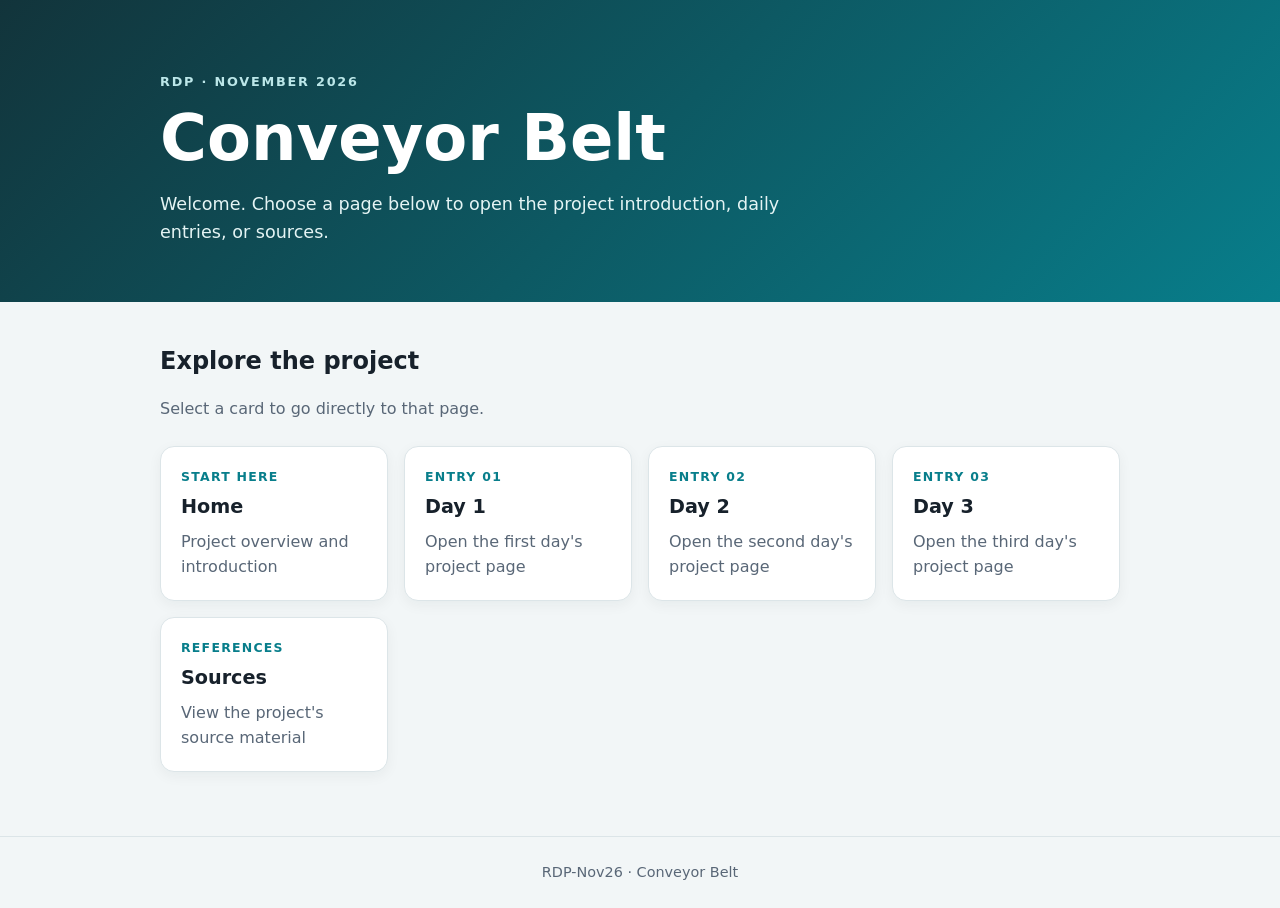
==== index.html @ 68ca34a6 "Create styled Conveyor Belt project home page with links to all sections" ====
<!doctype html>
<html lang="en">
<head>
  <meta charset="utf-8">
  <meta name="viewport" content="width=device-width, initial-scale=1">
  <meta name="description" content="Conveyor Belt project — home, daily pages, and sources.">
  <title>Conveyor Belt | RDP-Nov26</title>
  <style>
    :root {
      color-scheme: light;
      --ink: #17212b;
      --muted: #596777;
      --paper: #fff;
      --canvas: #f2f6f7;
      --accent: #087e8b;
      --accent-dark: #05616a;
      --line: #dce5e8;
    }
    * { box-sizing: border-box; }
    body {
      margin: 0;
      background: var(--canvas);
      color: var(--ink);
      font: 16px/1.6 system-ui, -apple-system, BlinkMacSystemFont, "Segoe UI", sans-serif;
    }
    header {
      padding: 4.5rem 1.25rem 3.5rem;
      background: linear-gradient(135deg, #12343b, #087e8b);
      color: white;
    }
    .wrap { width: min(100% - 2rem, 960px); margin-inline: auto; }
    .eyebrow { margin: 0 0 .75rem; color: #bce7e9; font-size: .8rem; font-weight: 700; letter-spacing: .14em; text-transform: uppercase; }
    h1 { margin: 0; font-size: clamp(2.2rem, 6vw, 4rem); line-height: 1.08; }
    header p:last-child { max-width: 42rem; margin: 1rem 0 0; color: #e4f4f4; font-size: 1.1rem; }
    main { padding-block: 2.5rem 4rem; }
    h2 { margin: 0 0 1rem; font-size: 1.5rem; }
    .intro { margin: 0 0 1.5rem; color: var(--muted); }
    .cards { display: grid; grid-template-columns: repeat(auto-fit, minmax(220px, 1fr)); gap: 1rem; }
    .card {
      display: block;
      min-height: 150px;
      padding: 1.25rem;
      border: 1px solid var(--line);
      border-radius: 14px;
      background: var(--paper);
      color: inherit;
      text-decoration: none;
      box-shadow: 0 4px 14px rgb(23 33 43 / 5%);
      transition: transform .15s ease, box-shadow .15s ease, border-color .15s ease;
    }
    .card:hover, .card:focus-visible { transform: translateY(-3px); border-color: var(--accent); box-shadow: 0 10px 24px rgb(23 33 43 / 10%); }
    .card:focus-visible { outline: 3px solid #70d1d6; outline-offset: 3px; }
    .number { display: block; margin-bottom: .35rem; color: var(--accent); font-size: .78rem; font-weight: 750; letter-spacing: .1em; text-transform: uppercase; }
    .card strong { display: block; margin-bottom: .35rem; font-size: 1.2rem; }
    .card span:last-child { color: var(--muted); }
    footer { padding: 1.5rem 1rem; border-top: 1px solid var(--line); color: var(--muted); text-align: center; font-size: .9rem; }
  </style>
</head>
<body>
  <header>
    <div class="wrap">
      <p class="eyebrow">RDP · November 2026</p>
      <h1>Conveyor Belt</h1>
      <p>Welcome. Choose a page below to open the project introduction, daily entries, or sources.</p>
    </div>
  </header>
  <main class="wrap">
    <h2>Explore the project</h2>
    <p class="intro">Select a card to go directly to that page.</p>
    <nav class="cards" aria-label="Project pages">
      <a class="card" href="DRAFT/Home.html">
        <span class="number">Start here</span>
        <strong>Home</strong>
        <span>Project overview and introduction</span>
      </a>
      <a class="card" href="DRAFT/Day%201.html">
        <span class="number">Entry 01</span>
        <strong>Day 1</strong>
        <span>Open the first day's project page</span>
      </a>
      <a class="card" href="DRAFT/Day%202.html">
        <span class="number">Entry 02</span>
        <strong>Day 2</strong>
        <span>Open the second day's project page</span>
      </a>
      <a class="card" href="DRAFT/Day%203.html">
        <span class="number">Entry 03</span>
        <strong>Day 3</strong>
        <span>Open the third day's project page</span>
      </a>
      <a class="card" href="DRAFT/Sources_.html">
        <span class="number">References</span>
        <strong>Sources</strong>
        <span>View the project's source material</span>
      </a>
    </nav>
  </main>
  <footer><div class="wrap">RDP-Nov26 · Conveyor Belt</div></footer>
</body>
</html>
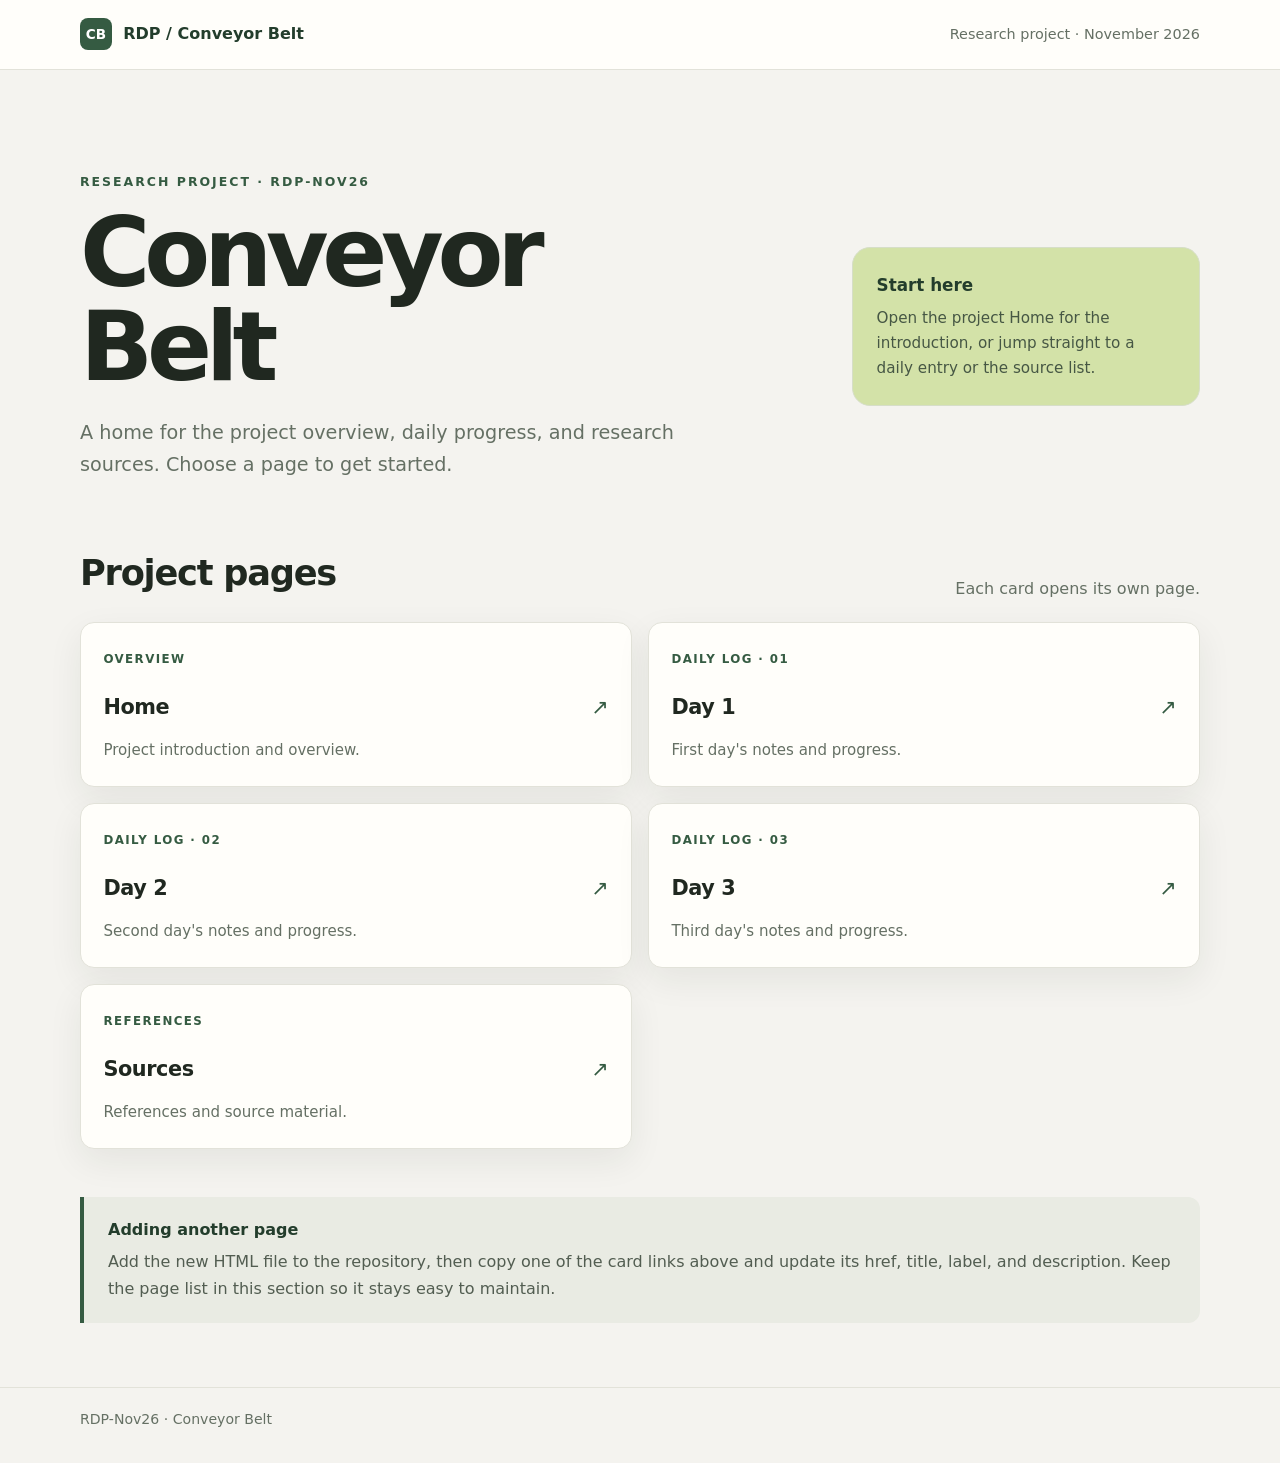
==== commit 29efd71e: "Redesign project landing page as the main starting page with maintainable page links" ====
--- a/index.html
+++ b/index.html
@@ -3,98 +3,113 @@
 <head>
   <meta charset="utf-8">
   <meta name="viewport" content="width=device-width, initial-scale=1">
-  <meta name="description" content="Conveyor Belt project — home, daily pages, and sources.">
-  <title>Conveyor Belt | RDP-Nov26</title>
+  <meta name="description" content="RDP-Nov26 Conveyor Belt research project and daily log.">
+  <title>Conveyor Belt — RDP-Nov26</title>
   <style>
     :root {
       color-scheme: light;
-      --ink: #17212b;
-      --muted: #596777;
-      --paper: #fff;
-      --canvas: #f2f6f7;
-      --accent: #087e8b;
-      --accent-dark: #05616a;
-      --line: #dce5e8;
+      --bg: #f4f3ef;
+      --surface: #fffefa;
+      --ink: #202820;
+      --muted: #657064;
+      --green: #355b42;
+      --green-dark: #233d2c;
+      --lime: #d3e2a8;
+      --line: #e2e2d9;
+      --shadow: 0 12px 35px rgb(34 45 34 / 7%);
     }
     * { box-sizing: border-box; }
-    body {
-      margin: 0;
-      background: var(--canvas);
-      color: var(--ink);
-      font: 16px/1.6 system-ui, -apple-system, BlinkMacSystemFont, "Segoe UI", sans-serif;
-    }
-    header {
-      padding: 4.5rem 1.25rem 3.5rem;
-      background: linear-gradient(135deg, #12343b, #087e8b);
-      color: white;
-    }
-    .wrap { width: min(100% - 2rem, 960px); margin-inline: auto; }
-    .eyebrow { margin: 0 0 .75rem; color: #bce7e9; font-size: .8rem; font-weight: 700; letter-spacing: .14em; text-transform: uppercase; }
-    h1 { margin: 0; font-size: clamp(2.2rem, 6vw, 4rem); line-height: 1.08; }
-    header p:last-child { max-width: 42rem; margin: 1rem 0 0; color: #e4f4f4; font-size: 1.1rem; }
-    main { padding-block: 2.5rem 4rem; }
-    h2 { margin: 0 0 1rem; font-size: 1.5rem; }
-    .intro { margin: 0 0 1.5rem; color: var(--muted); }
-    .cards { display: grid; grid-template-columns: repeat(auto-fit, minmax(220px, 1fr)); gap: 1rem; }
-    .card {
-      display: block;
-      min-height: 150px;
-      padding: 1.25rem;
-      border: 1px solid var(--line);
-      border-radius: 14px;
-      background: var(--paper);
-      color: inherit;
-      text-decoration: none;
-      box-shadow: 0 4px 14px rgb(23 33 43 / 5%);
-      transition: transform .15s ease, box-shadow .15s ease, border-color .15s ease;
-    }
-    .card:hover, .card:focus-visible { transform: translateY(-3px); border-color: var(--accent); box-shadow: 0 10px 24px rgb(23 33 43 / 10%); }
-    .card:focus-visible { outline: 3px solid #70d1d6; outline-offset: 3px; }
-    .number { display: block; margin-bottom: .35rem; color: var(--accent); font-size: .78rem; font-weight: 750; letter-spacing: .1em; text-transform: uppercase; }
-    .card strong { display: block; margin-bottom: .35rem; font-size: 1.2rem; }
-    .card span:last-child { color: var(--muted); }
-    footer { padding: 1.5rem 1rem; border-top: 1px solid var(--line); color: var(--muted); text-align: center; font-size: .9rem; }
+    html { scroll-behavior: smooth; }
+    body { margin: 0; background: var(--bg); color: var(--ink); font: 16px/1.65 system-ui, -apple-system, BlinkMacSystemFont, "Segoe UI", sans-serif; }
+    a { color: inherit; }
+    .shell { width: min(1120px, calc(100% - 2.5rem)); margin: 0 auto; }
+    .topbar { padding: 1.15rem 0; border-bottom: 1px solid var(--line); background: var(--surface); }
+    .topbar-inner { display: flex; align-items: center; justify-content: space-between; gap: 1rem; }
+    .brand { display: inline-flex; align-items: center; gap: .7rem; color: var(--green-dark); font-weight: 760; text-decoration: none; }
+    .brand-mark { display: grid; width: 2rem; height: 2rem; place-items: center; border-radius: 8px; background: var(--green); color: white; font-size: .85rem; }
+    .top-note { color: var(--muted); font-size: .9rem; }
+    .hero { display: grid; grid-template-columns: minmax(0, 1.35fr) minmax(220px, .65fr); align-items: center; gap: 3rem; padding: clamp(3rem, 8vw, 6.5rem) 0 4rem; }
+    .kicker { margin: 0 0 .85rem; color: var(--green); font-size: .78rem; font-weight: 800; letter-spacing: .16em; text-transform: uppercase; }
+    h1 { max-width: 700px; margin: 0; font-size: clamp(3rem, 8vw, 6rem); letter-spacing: -.065em; line-height: .98; }
+    .hero-copy { max-width: 620px; margin: 1.4rem 0 0; color: var(--muted); font-size: clamp(1.05rem, 2vw, 1.2rem); }
+    .hero-aside { padding: 1.5rem; border: 1px solid #d6dec8; border-radius: 18px; background: var(--lime); }
+    .hero-aside strong { display: block; margin-bottom: .4rem; color: var(--green-dark); font-size: 1.05rem; }
+    .hero-aside p { margin: 0; color: #465744; font-size: .95rem; }
+    .section-head { display: flex; align-items: end; justify-content: space-between; gap: 1rem; margin-bottom: 1.2rem; }
+    h2 { margin: 0; font-size: clamp(1.65rem, 4vw, 2.2rem); letter-spacing: -.035em; }
+    .section-head p { margin: 0; color: var(--muted); }
+    .page-grid { display: grid; grid-template-columns: repeat(2, minmax(0, 1fr)); gap: 1rem; }
+    .page-link { display: flex; min-height: 165px; flex-direction: column; justify-content: space-between; padding: 1.4rem; border: 1px solid var(--line); border-radius: 14px; background: var(--surface); text-decoration: none; box-shadow: var(--shadow); transition: transform .16s ease, border-color .16s ease; }
+    .page-link:hover { transform: translateY(-3px); border-color: #9bab8d; }
+    .page-link:focus-visible { outline: 3px solid #779569; outline-offset: 3px; }
+    .page-meta { color: var(--green); font-size: .74rem; font-weight: 800; letter-spacing: .12em; text-transform: uppercase; }
+    .page-title { display: flex; align-items: center; justify-content: space-between; gap: 1rem; margin-top: 1.2rem; }
+    .page-title strong { font-size: 1.3rem; letter-spacing: -.02em; }
+    .arrow { color: var(--green); font-size: 1.3rem; }
+    .page-desc { margin: .25rem 0 0; color: var(--muted); font-size: .94rem; }
+    .howto { margin: 3rem 0 4rem; padding: 1.3rem 1.5rem; border-left: 4px solid var(--green); border-radius: 0 12px 12px 0; background: #e9ebe3; }
+    .howto strong { color: var(--green-dark); }
+    .howto p { margin: .35rem 0 0; color: #525d51; }
+    footer { padding: 1.25rem 0 2rem; border-top: 1px solid var(--line); color: var(--muted); font-size: .88rem; }
+    @media (max-width: 700px) { .hero { grid-template-columns: 1fr; gap: 1.5rem; padding-top: 3.5rem; } .page-grid { grid-template-columns: 1fr; } .section-head { align-items: start; flex-direction: column; } }
   </style>
 </head>
 <body>
-  <header>
-    <div class="wrap">
-      <p class="eyebrow">RDP · November 2026</p>
-      <h1>Conveyor Belt</h1>
-      <p>Welcome. Choose a page below to open the project introduction, daily entries, or sources.</p>
+  <header class="topbar">
+    <div class="shell topbar-inner">
+      <a class="brand" href="index.html"><span class="brand-mark" aria-hidden="true">CB</span><span>RDP / Conveyor Belt</span></a>
+      <span class="top-note">Research project · November 2026</span>
     </div>
   </header>
-  <main class="wrap">
-    <h2>Explore the project</h2>
-    <p class="intro">Select a card to go directly to that page.</p>
-    <nav class="cards" aria-label="Project pages">
-      <a class="card" href="DRAFT/Home.html">
-        <span class="number">Start here</span>
-        <strong>Home</strong>
-        <span>Project overview and introduction</span>
-      </a>
-      <a class="card" href="DRAFT/Day%201.html">
-        <span class="number">Entry 01</span>
-        <strong>Day 1</strong>
-        <span>Open the first day's project page</span>
-      </a>
-      <a class="card" href="DRAFT/Day%202.html">
-        <span class="number">Entry 02</span>
-        <strong>Day 2</strong>
-        <span>Open the second day's project page</span>
-      </a>
-      <a class="card" href="DRAFT/Day%203.html">
-        <span class="number">Entry 03</span>
-        <strong>Day 3</strong>
-        <span>Open the third day's project page</span>
-      </a>
-      <a class="card" href="DRAFT/Sources_.html">
-        <span class="number">References</span>
-        <strong>Sources</strong>
-        <span>View the project's source material</span>
-      </a>
-    </nav>
+
+  <main class="shell">
+    <section class="hero" aria-labelledby="page-title">
+      <div>
+        <p class="kicker">Research project · RDP-Nov26</p>
+        <h1 id="page-title">Conveyor<br>Belt</h1>
+        <p class="hero-copy">A home for the project overview, daily progress, and research sources. Choose a page to get started.</p>
+      </div>
+      <aside class="hero-aside">
+        <strong>Start here</strong>
+        <p>Open the project Home for the introduction, or jump straight to a daily entry or the source list.</p>
+      </aside>
+    </section>
+
+    <section aria-labelledby="pages-heading">
+      <div class="section-head">
+        <h2 id="pages-heading">Project pages</h2>
+        <p>Each card opens its own page.</p>
+      </div>
+      <nav class="page-grid" aria-label="Project pages">
+        <a class="page-link" href="DRAFT/Home.html">
+          <div><span class="page-meta">Overview</span><div class="page-title"><strong>Home</strong><span class="arrow" aria-hidden="true">↗</span></div></div>
+          <p class="page-desc">Project introduction and overview.</p>
+        </a>
+        <a class="page-link" href="DRAFT/Day%201.html">
+          <div><span class="page-meta">Daily log · 01</span><div class="page-title"><strong>Day 1</strong><span class="arrow" aria-hidden="true">↗</span></div></div>
+          <p class="page-desc">First day's notes and progress.</p>
+        </a>
+        <a class="page-link" href="DRAFT/Day%202.html">
+          <div><span class="page-meta">Daily log · 02</span><div class="page-title"><strong>Day 2</strong><span class="arrow" aria-hidden="true">↗</span></div></div>
+          <p class="page-desc">Second day's notes and progress.</p>
+        </a>
+        <a class="page-link" href="DRAFT/Day%203.html">
+          <div><span class="page-meta">Daily log · 03</span><div class="page-title"><strong>Day 3</strong><span class="arrow" aria-hidden="true">↗</span></div></div>
+          <p class="page-desc">Third day's notes and progress.</p>
+        </a>
+        <a class="page-link" href="DRAFT/Sources_.html">
+          <div><span class="page-meta">References</span><div class="page-title"><strong>Sources</strong><span class="arrow" aria-hidden="true">↗</span></div></div>
+          <p class="page-desc">References and source material.</p>
+        </a>
+      </nav>
+    </section>
+
+    <aside class="howto">
+      <strong>Adding another page</strong>
+      <p>Add the new HTML file to the repository, then copy one of the card links above and update its href, title, label, and description. Keep the page list in this section so it stays easy to maintain.</p>
+    </aside>
   </main>
-  <footer><div class="wrap">RDP-Nov26 · Conveyor Belt</div></footer>
+
+  <footer><div class="shell">RDP-Nov26 · Conveyor Belt</div></footer>
 </body>
 </html>
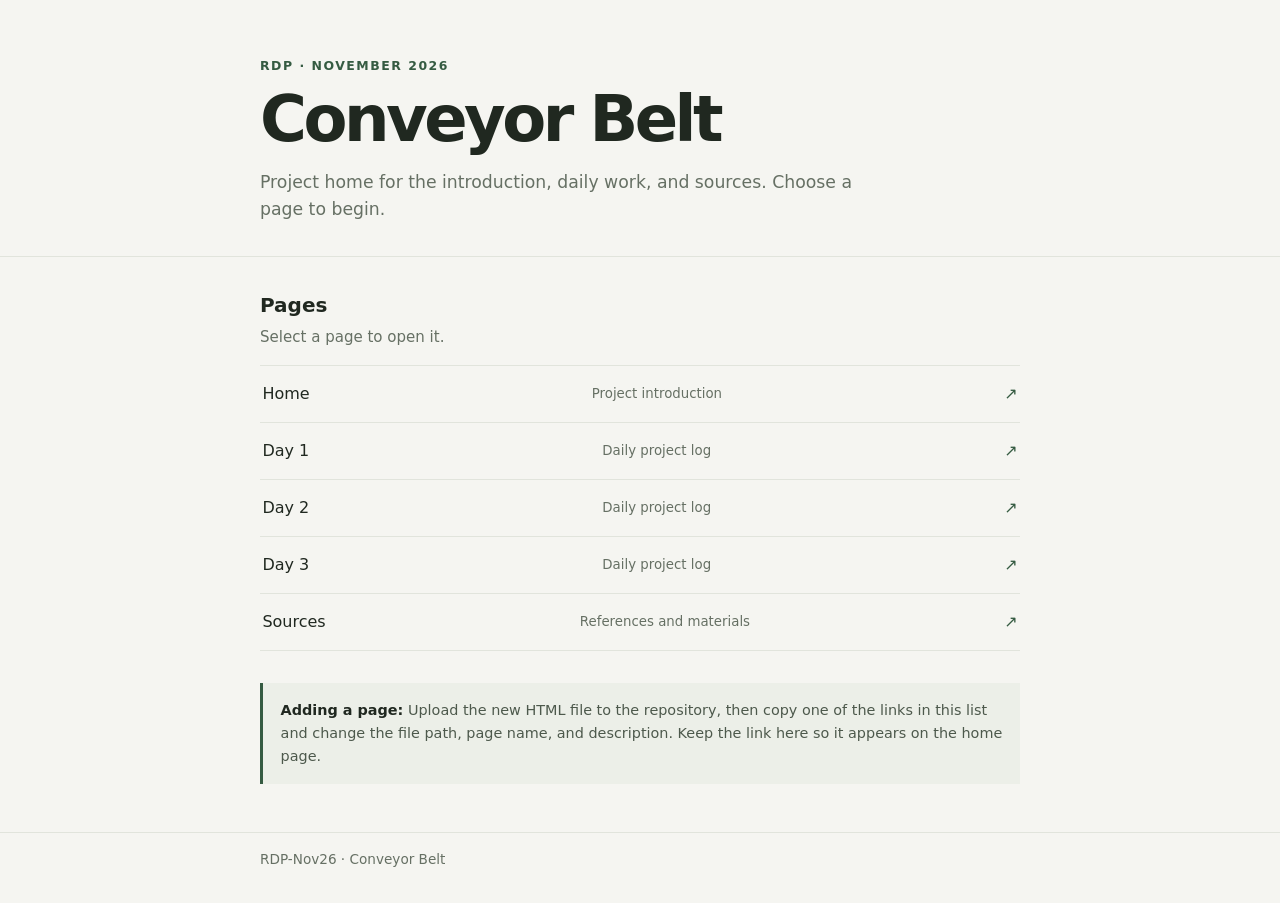
==== commit ba0e6d83: "Redesign homepage as minimal project starting page with simple expandable page list" ====
--- a/index.html
+++ b/index.html
@@ -3,113 +3,76 @@
 <head>
   <meta charset="utf-8">
   <meta name="viewport" content="width=device-width, initial-scale=1">
-  <meta name="description" content="RDP-Nov26 Conveyor Belt research project and daily log.">
-  <title>Conveyor Belt — RDP-Nov26</title>
+  <meta name="description" content="RDP-Nov26 Conveyor Belt project home and daily pages.">
+  <title>Conveyor Belt | RDP-Nov26</title>
   <style>
     :root {
       color-scheme: light;
-      --bg: #f4f3ef;
-      --surface: #fffefa;
       --ink: #202820;
-      --muted: #657064;
+      --muted: #667064;
+      --paper: #fffefa;
+      --canvas: #f5f5f1;
       --green: #355b42;
-      --green-dark: #233d2c;
-      --lime: #d3e2a8;
-      --line: #e2e2d9;
-      --shadow: 0 12px 35px rgb(34 45 34 / 7%);
+      --line: #e1e4dc;
     }
     * { box-sizing: border-box; }
-    html { scroll-behavior: smooth; }
-    body { margin: 0; background: var(--bg); color: var(--ink); font: 16px/1.65 system-ui, -apple-system, BlinkMacSystemFont, "Segoe UI", sans-serif; }
-    a { color: inherit; }
-    .shell { width: min(1120px, calc(100% - 2.5rem)); margin: 0 auto; }
-    .topbar { padding: 1.15rem 0; border-bottom: 1px solid var(--line); background: var(--surface); }
-    .topbar-inner { display: flex; align-items: center; justify-content: space-between; gap: 1rem; }
-    .brand { display: inline-flex; align-items: center; gap: .7rem; color: var(--green-dark); font-weight: 760; text-decoration: none; }
-    .brand-mark { display: grid; width: 2rem; height: 2rem; place-items: center; border-radius: 8px; background: var(--green); color: white; font-size: .85rem; }
-    .top-note { color: var(--muted); font-size: .9rem; }
-    .hero { display: grid; grid-template-columns: minmax(0, 1.35fr) minmax(220px, .65fr); align-items: center; gap: 3rem; padding: clamp(3rem, 8vw, 6.5rem) 0 4rem; }
-    .kicker { margin: 0 0 .85rem; color: var(--green); font-size: .78rem; font-weight: 800; letter-spacing: .16em; text-transform: uppercase; }
-    h1 { max-width: 700px; margin: 0; font-size: clamp(3rem, 8vw, 6rem); letter-spacing: -.065em; line-height: .98; }
-    .hero-copy { max-width: 620px; margin: 1.4rem 0 0; color: var(--muted); font-size: clamp(1.05rem, 2vw, 1.2rem); }
-    .hero-aside { padding: 1.5rem; border: 1px solid #d6dec8; border-radius: 18px; background: var(--lime); }
-    .hero-aside strong { display: block; margin-bottom: .4rem; color: var(--green-dark); font-size: 1.05rem; }
-    .hero-aside p { margin: 0; color: #465744; font-size: .95rem; }
-    .section-head { display: flex; align-items: end; justify-content: space-between; gap: 1rem; margin-bottom: 1.2rem; }
-    h2 { margin: 0; font-size: clamp(1.65rem, 4vw, 2.2rem); letter-spacing: -.035em; }
-    .section-head p { margin: 0; color: var(--muted); }
-    .page-grid { display: grid; grid-template-columns: repeat(2, minmax(0, 1fr)); gap: 1rem; }
-    .page-link { display: flex; min-height: 165px; flex-direction: column; justify-content: space-between; padding: 1.4rem; border: 1px solid var(--line); border-radius: 14px; background: var(--surface); text-decoration: none; box-shadow: var(--shadow); transition: transform .16s ease, border-color .16s ease; }
-    .page-link:hover { transform: translateY(-3px); border-color: #9bab8d; }
-    .page-link:focus-visible { outline: 3px solid #779569; outline-offset: 3px; }
-    .page-meta { color: var(--green); font-size: .74rem; font-weight: 800; letter-spacing: .12em; text-transform: uppercase; }
-    .page-title { display: flex; align-items: center; justify-content: space-between; gap: 1rem; margin-top: 1.2rem; }
-    .page-title strong { font-size: 1.3rem; letter-spacing: -.02em; }
-    .arrow { color: var(--green); font-size: 1.3rem; }
-    .page-desc { margin: .25rem 0 0; color: var(--muted); font-size: .94rem; }
-    .howto { margin: 3rem 0 4rem; padding: 1.3rem 1.5rem; border-left: 4px solid var(--green); border-radius: 0 12px 12px 0; background: #e9ebe3; }
-    .howto strong { color: var(--green-dark); }
-    .howto p { margin: .35rem 0 0; color: #525d51; }
-    footer { padding: 1.25rem 0 2rem; border-top: 1px solid var(--line); color: var(--muted); font-size: .88rem; }
-    @media (max-width: 700px) { .hero { grid-template-columns: 1fr; gap: 1.5rem; padding-top: 3.5rem; } .page-grid { grid-template-columns: 1fr; } .section-head { align-items: start; flex-direction: column; } }
+    body {
+      margin: 0;
+      background: var(--canvas);
+      color: var(--ink);
+      font: 16px/1.6 system-ui, -apple-system, BlinkMacSystemFont, "Segoe UI", sans-serif;
+    }
+    .page { width: min(760px, calc(100% - 2rem)); margin: 0 auto; }
+    header { padding: 3.5rem 0 2rem; border-bottom: 1px solid var(--line); }
+    .label { margin: 0 0 .6rem; color: var(--green); font-size: .78rem; font-weight: 750; letter-spacing: .12em; text-transform: uppercase; }
+    h1 { margin: 0; font-size: clamp(2.4rem, 8vw, 4rem); letter-spacing: -.055em; line-height: 1.05; }
+    .summary { max-width: 38rem; margin: 1rem 0 0; color: var(--muted); font-size: 1.08rem; }
+    main { padding: 2rem 0 3rem; }
+    h2 { margin: 0 0 .25rem; font-size: 1.25rem; }
+    .hint { margin: 0 0 1rem; color: var(--muted); font-size: .94rem; }
+    .pages { margin: 0; padding: 0; list-style: none; border-top: 1px solid var(--line); }
+    .pages li { border-bottom: 1px solid var(--line); }
+    .pages a { display: flex; align-items: center; justify-content: space-between; gap: 1rem; padding: .95rem .15rem; color: var(--ink); text-decoration: none; }
+    .pages a:hover { color: var(--green); }
+    .pages a:focus-visible { outline: 2px solid var(--green); outline-offset: 3px; }
+    .pages small { color: var(--muted); }
+    .arrow { color: var(--green); }
+    .edit-note { margin-top: 2rem; padding: 1rem 1.1rem; border-left: 3px solid var(--green); background: #ecefe8; color: #4d594c; font-size: .9rem; }
+    .edit-note strong { color: var(--ink); }
+    footer { padding: 1rem 0 2rem; border-top: 1px solid var(--line); color: var(--muted); font-size: .85rem; }
+    @media (max-width: 520px) { header { padding-top: 2.5rem; } .pages small { max-width: 45%; text-align: right; } }
   </style>
 </head>
 <body>
-  <header class="topbar">
-    <div class="shell topbar-inner">
-      <a class="brand" href="index.html"><span class="brand-mark" aria-hidden="true">CB</span><span>RDP / Conveyor Belt</span></a>
-      <span class="top-note">Research project · November 2026</span>
+  <header>
+    <div class="page">
+      <p class="label">RDP · November 2026</p>
+      <h1>Conveyor Belt</h1>
+      <p class="summary">Project home for the introduction, daily work, and sources. Choose a page to begin.</p>
     </div>
   </header>
 
-  <main class="shell">
-    <section class="hero" aria-labelledby="page-title">
-      <div>
-        <p class="kicker">Research project · RDP-Nov26</p>
-        <h1 id="page-title">Conveyor<br>Belt</h1>
-        <p class="hero-copy">A home for the project overview, daily progress, and research sources. Choose a page to get started.</p>
-      </div>
-      <aside class="hero-aside">
-        <strong>Start here</strong>
-        <p>Open the project Home for the introduction, or jump straight to a daily entry or the source list.</p>
-      </aside>
-    </section>
-
-    <section aria-labelledby="pages-heading">
-      <div class="section-head">
-        <h2 id="pages-heading">Project pages</h2>
-        <p>Each card opens its own page.</p>
-      </div>
-      <nav class="page-grid" aria-label="Project pages">
-        <a class="page-link" href="DRAFT/Home.html">
-          <div><span class="page-meta">Overview</span><div class="page-title"><strong>Home</strong><span class="arrow" aria-hidden="true">↗</span></div></div>
-          <p class="page-desc">Project introduction and overview.</p>
-        </a>
-        <a class="page-link" href="DRAFT/Day%201.html">
-          <div><span class="page-meta">Daily log · 01</span><div class="page-title"><strong>Day 1</strong><span class="arrow" aria-hidden="true">↗</span></div></div>
-          <p class="page-desc">First day's notes and progress.</p>
-        </a>
-        <a class="page-link" href="DRAFT/Day%202.html">
-          <div><span class="page-meta">Daily log · 02</span><div class="page-title"><strong>Day 2</strong><span class="arrow" aria-hidden="true">↗</span></div></div>
-          <p class="page-desc">Second day's notes and progress.</p>
-        </a>
-        <a class="page-link" href="DRAFT/Day%203.html">
-          <div><span class="page-meta">Daily log · 03</span><div class="page-title"><strong>Day 3</strong><span class="arrow" aria-hidden="true">↗</span></div></div>
-          <p class="page-desc">Third day's notes and progress.</p>
-        </a>
-        <a class="page-link" href="DRAFT/Sources_.html">
-          <div><span class="page-meta">References</span><div class="page-title"><strong>Sources</strong><span class="arrow" aria-hidden="true">↗</span></div></div>
-          <p class="page-desc">References and source material.</p>
-        </a>
+  <main class="page">
+    <section aria-labelledby="pages-title">
+      <h2 id="pages-title">Pages</h2>
+      <p class="hint">Select a page to open it.</p>
+      <nav aria-label="Project pages">
+        <ul class="pages">
+          <li><a href="DRAFT/Home.html"><span>Home</span><small>Project introduction</small><span class="arrow" aria-hidden="true">↗</span></a></li>
+          <li><a href="DRAFT/Day%201.html"><span>Day 1</span><small>Daily project log</small><span class="arrow" aria-hidden="true">↗</span></a></li>
+          <li><a href="DRAFT/Day%202.html"><span>Day 2</span><small>Daily project log</small><span class="arrow" aria-hidden="true">↗</span></a></li>
+          <li><a href="DRAFT/Day%203.html"><span>Day 3</span><small>Daily project log</small><span class="arrow" aria-hidden="true">↗</span></a></li>
+          <li><a href="DRAFT/Sources_.html"><span>Sources</span><small>References and materials</small><span class="arrow" aria-hidden="true">↗</span></a></li>
+          <!-- To add a page: upload its HTML file, then copy a list item and update its href, title, and description. -->
+        </ul>
       </nav>
     </section>
 
-    <aside class="howto">
-      <strong>Adding another page</strong>
-      <p>Add the new HTML file to the repository, then copy one of the card links above and update its href, title, label, and description. Keep the page list in this section so it stays easy to maintain.</p>
+    <aside class="edit-note">
+      <strong>Adding a page:</strong> Upload the new HTML file to the repository, then copy one of the links in this list and change the file path, page name, and description. Keep the link here so it appears on the home page.
     </aside>
   </main>
 
-  <footer><div class="shell">RDP-Nov26 · Conveyor Belt</div></footer>
+  <footer><div class="page">RDP-Nov26 · Conveyor Belt</div></footer>
 </body>
 </html>
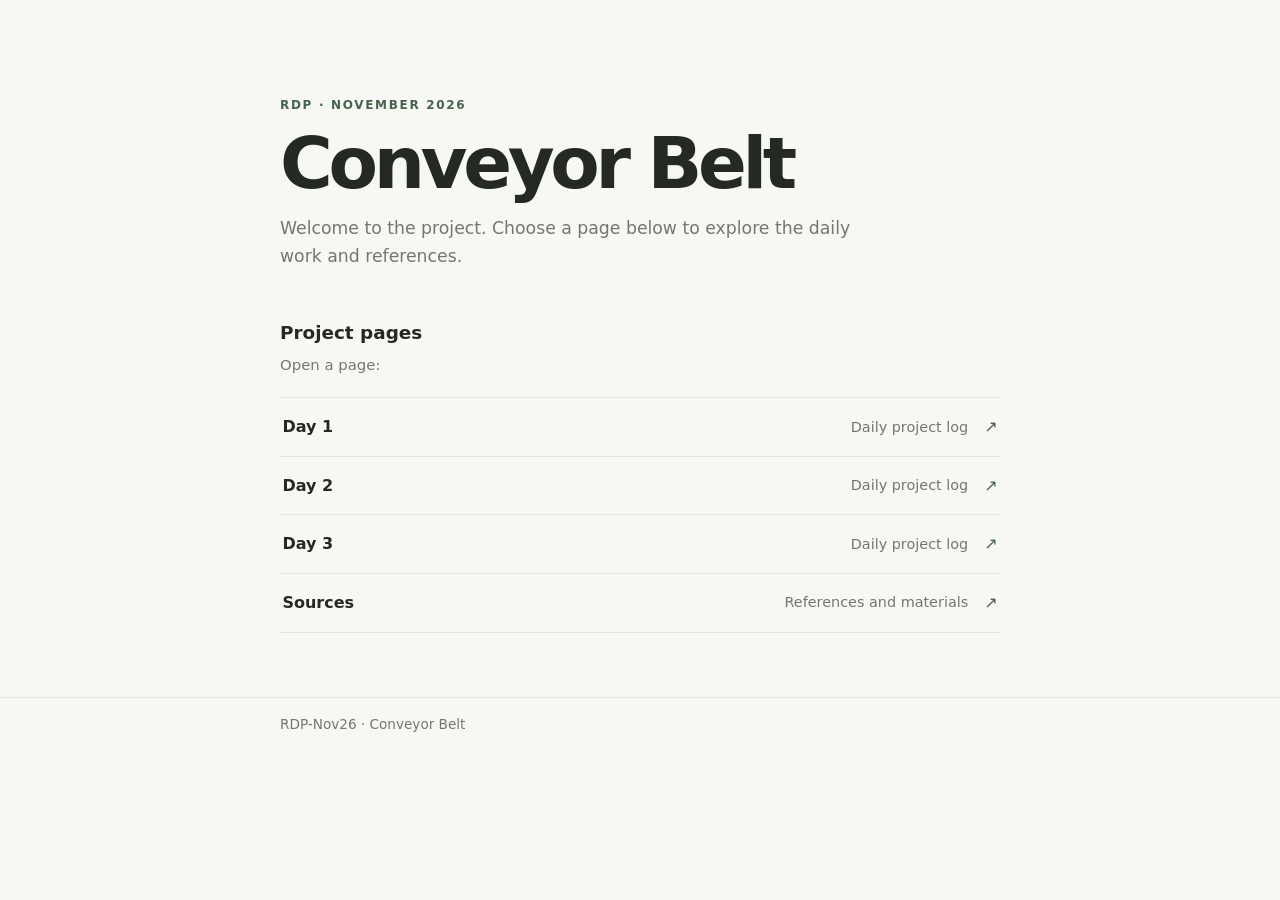
==== commit dfee9752: "Make homepage the start page, remove separate Home link and editing instructions" ====
--- a/index.html
+++ b/index.html
@@ -3,76 +3,65 @@
 <head>
   <meta charset="utf-8">
   <meta name="viewport" content="width=device-width, initial-scale=1">
-  <meta name="description" content="RDP-Nov26 Conveyor Belt project home and daily pages.">
-  <title>Conveyor Belt | RDP-Nov26</title>
+  <meta name="description" content="RDP-Nov26 Conveyor Belt project home page.">
+  <title>Conveyor Belt — RDP-Nov26</title>
   <style>
     :root {
       color-scheme: light;
-      --ink: #202820;
-      --muted: #667064;
-      --paper: #fffefa;
-      --canvas: #f5f5f1;
-      --green: #355b42;
-      --line: #e1e4dc;
+      --ink: #252923;
+      --muted: #73786f;
+      --paper: #fff;
+      --background: #f7f7f4;
+      --accent: #47634b;
+      --line: #e5e6e1;
     }
     * { box-sizing: border-box; }
     body {
       margin: 0;
-      background: var(--canvas);
+      background: var(--background);
       color: var(--ink);
       font: 16px/1.6 system-ui, -apple-system, BlinkMacSystemFont, "Segoe UI", sans-serif;
     }
-    .page { width: min(760px, calc(100% - 2rem)); margin: 0 auto; }
-    header { padding: 3.5rem 0 2rem; border-bottom: 1px solid var(--line); }
-    .label { margin: 0 0 .6rem; color: var(--green); font-size: .78rem; font-weight: 750; letter-spacing: .12em; text-transform: uppercase; }
-    h1 { margin: 0; font-size: clamp(2.4rem, 8vw, 4rem); letter-spacing: -.055em; line-height: 1.05; }
-    .summary { max-width: 38rem; margin: 1rem 0 0; color: var(--muted); font-size: 1.08rem; }
-    main { padding: 2rem 0 3rem; }
-    h2 { margin: 0 0 .25rem; font-size: 1.25rem; }
-    .hint { margin: 0 0 1rem; color: var(--muted); font-size: .94rem; }
-    .pages { margin: 0; padding: 0; list-style: none; border-top: 1px solid var(--line); }
-    .pages li { border-bottom: 1px solid var(--line); }
-    .pages a { display: flex; align-items: center; justify-content: space-between; gap: 1rem; padding: .95rem .15rem; color: var(--ink); text-decoration: none; }
-    .pages a:hover { color: var(--green); }
-    .pages a:focus-visible { outline: 2px solid var(--green); outline-offset: 3px; }
-    .pages small { color: var(--muted); }
-    .arrow { color: var(--green); }
-    .edit-note { margin-top: 2rem; padding: 1rem 1.1rem; border-left: 3px solid var(--green); background: #ecefe8; color: #4d594c; font-size: .9rem; }
-    .edit-note strong { color: var(--ink); }
+    .container { width: min(720px, calc(100% - 2rem)); margin: 0 auto; }
+    header { padding: clamp(3rem, 9vw, 6rem) 0 2rem; }
+    .eyebrow { margin: 0 0 .75rem; color: var(--accent); font-size: .75rem; font-weight: 750; letter-spacing: .14em; text-transform: uppercase; }
+    h1 { margin: 0; font-size: clamp(2.5rem, 9vw, 4.5rem); letter-spacing: -.06em; line-height: 1; }
+    .intro { max-width: 38rem; margin: 1rem 0 0; color: var(--muted); font-size: 1.08rem; }
+    main { padding: 1rem 0 4rem; }
+    h2 { margin: 0 0 .35rem; font-size: 1.15rem; }
+    .subtext { margin: 0 0 1.25rem; color: var(--muted); font-size: .93rem; }
+    .page-list { margin: 0; padding: 0; border-top: 1px solid var(--line); list-style: none; }
+    .page-list li { border-bottom: 1px solid var(--line); }
+    .page-list a { display: flex; align-items: center; justify-content: space-between; gap: 1rem; padding: 1rem .15rem; color: var(--ink); text-decoration: none; }
+    .page-list a:hover { color: var(--accent); }
+    .page-list a:focus-visible { outline: 2px solid var(--accent); outline-offset: 3px; }
+    .title { font-weight: 650; }
+    .description { margin-left: auto; color: var(--muted); font-size: .9rem; }
+    .arrow { color: var(--accent); }
     footer { padding: 1rem 0 2rem; border-top: 1px solid var(--line); color: var(--muted); font-size: .85rem; }
-    @media (max-width: 520px) { header { padding-top: 2.5rem; } .pages small { max-width: 45%; text-align: right; } }
+    @media (max-width: 520px) { .page-list a { flex-wrap: wrap; } .description { width: 100%; margin-left: 0; } }
   </style>
 </head>
 <body>
-  <header>
-    <div class="page">
-      <p class="label">RDP · November 2026</p>
-      <h1>Conveyor Belt</h1>
-      <p class="summary">Project home for the introduction, daily work, and sources. Choose a page to begin.</p>
-    </div>
+  <header class="container">
+    <p class="eyebrow">RDP · November 2026</p>
+    <h1>Conveyor Belt</h1>
+    <p class="intro">Welcome to the project. Choose a page below to explore the daily work and references.</p>
   </header>
-
-  <main class="page">
-    <section aria-labelledby="pages-title">
-      <h2 id="pages-title">Pages</h2>
-      <p class="hint">Select a page to open it.</p>
+  <main class="container">
+    <section aria-labelledby="pages-heading">
+      <h2 id="pages-heading">Project pages</h2>
+      <p class="subtext">Open a page:</p>
       <nav aria-label="Project pages">
-        <ul class="pages">
-          <li><a href="DRAFT/Home.html"><span>Home</span><small>Project introduction</small><span class="arrow" aria-hidden="true">↗</span></a></li>
-          <li><a href="DRAFT/Day%201.html"><span>Day 1</span><small>Daily project log</small><span class="arrow" aria-hidden="true">↗</span></a></li>
-          <li><a href="DRAFT/Day%202.html"><span>Day 2</span><small>Daily project log</small><span class="arrow" aria-hidden="true">↗</span></a></li>
-          <li><a href="DRAFT/Day%203.html"><span>Day 3</span><small>Daily project log</small><span class="arrow" aria-hidden="true">↗</span></a></li>
-          <li><a href="DRAFT/Sources_.html"><span>Sources</span><small>References and materials</small><span class="arrow" aria-hidden="true">↗</span></a></li>
-          <!-- To add a page: upload its HTML file, then copy a list item and update its href, title, and description. -->
+        <ul class="page-list">
+          <li><a href="DRAFT/Day%201.html"><span class="title">Day 1</span><span class="description">Daily project log</span><span class="arrow" aria-hidden="true">↗</span></a></li>
+          <li><a href="DRAFT/Day%202.html"><span class="title">Day 2</span><span class="description">Daily project log</span><span class="arrow" aria-hidden="true">↗</span></a></li>
+          <li><a href="DRAFT/Day%203.html"><span class="title">Day 3</span><span class="description">Daily project log</span><span class="arrow" aria-hidden="true">↗</span></a></li>
+          <li><a href="DRAFT/Sources_.html"><span class="title">Sources</span><span class="description">References and materials</span><span class="arrow" aria-hidden="true">↗</span></a></li>
         </ul>
       </nav>
     </section>
-
-    <aside class="edit-note">
-      <strong>Adding a page:</strong> Upload the new HTML file to the repository, then copy one of the links in this list and change the file path, page name, and description. Keep the link here so it appears on the home page.
-    </aside>
   </main>
-
-  <footer><div class="page">RDP-Nov26 · Conveyor Belt</div></footer>
+  <footer><div class="container">RDP-Nov26 · Conveyor Belt</div></footer>
 </body>
 </html>
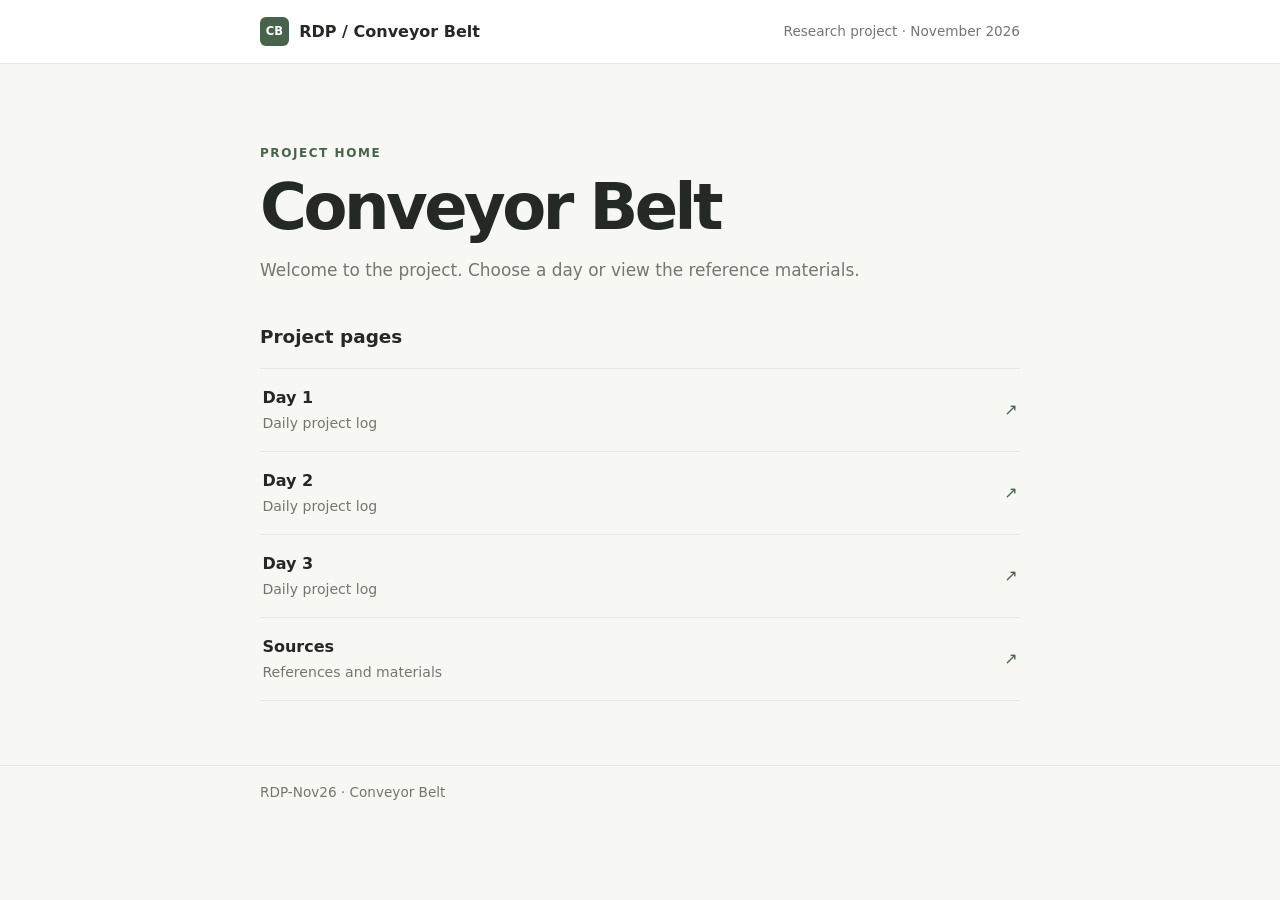
==== commit 4b87ea3a: "Redesign all project pages with a shared clean layout and navigation" ====
--- a/index.html
+++ b/index.html
@@ -5,63 +5,28 @@
   <meta name="viewport" content="width=device-width, initial-scale=1">
   <meta name="description" content="RDP-Nov26 Conveyor Belt project home page.">
   <title>Conveyor Belt — RDP-Nov26</title>
-  <style>
-    :root {
-      color-scheme: light;
-      --ink: #252923;
-      --muted: #73786f;
-      --paper: #fff;
-      --background: #f7f7f4;
-      --accent: #47634b;
-      --line: #e5e6e1;
-    }
-    * { box-sizing: border-box; }
-    body {
-      margin: 0;
-      background: var(--background);
-      color: var(--ink);
-      font: 16px/1.6 system-ui, -apple-system, BlinkMacSystemFont, "Segoe UI", sans-serif;
-    }
-    .container { width: min(720px, calc(100% - 2rem)); margin: 0 auto; }
-    header { padding: clamp(3rem, 9vw, 6rem) 0 2rem; }
-    .eyebrow { margin: 0 0 .75rem; color: var(--accent); font-size: .75rem; font-weight: 750; letter-spacing: .14em; text-transform: uppercase; }
-    h1 { margin: 0; font-size: clamp(2.5rem, 9vw, 4.5rem); letter-spacing: -.06em; line-height: 1; }
-    .intro { max-width: 38rem; margin: 1rem 0 0; color: var(--muted); font-size: 1.08rem; }
-    main { padding: 1rem 0 4rem; }
-    h2 { margin: 0 0 .35rem; font-size: 1.15rem; }
-    .subtext { margin: 0 0 1.25rem; color: var(--muted); font-size: .93rem; }
-    .page-list { margin: 0; padding: 0; border-top: 1px solid var(--line); list-style: none; }
-    .page-list li { border-bottom: 1px solid var(--line); }
-    .page-list a { display: flex; align-items: center; justify-content: space-between; gap: 1rem; padding: 1rem .15rem; color: var(--ink); text-decoration: none; }
-    .page-list a:hover { color: var(--accent); }
-    .page-list a:focus-visible { outline: 2px solid var(--accent); outline-offset: 3px; }
-    .title { font-weight: 650; }
-    .description { margin-left: auto; color: var(--muted); font-size: .9rem; }
-    .arrow { color: var(--accent); }
-    footer { padding: 1rem 0 2rem; border-top: 1px solid var(--line); color: var(--muted); font-size: .85rem; }
-    @media (max-width: 520px) { .page-list a { flex-wrap: wrap; } .description { width: 100%; margin-left: 0; } }
-  </style>
+  <link rel="stylesheet" href="assets/site.css">
 </head>
 <body>
-  <header class="container">
-    <p class="eyebrow">RDP · November 2026</p>
+  <header class="site-header">
+    <a class="brand" href="index.html"><span class="brand-mark" aria-hidden="true">CB</span> RDP / Conveyor Belt</a>
+    <span class="header-note">Research project · November 2026</span>
+  </header>
+  <main class="container home-main">
+    <p class="eyebrow">Project home</p>
     <h1>Conveyor Belt</h1>
-    <p class="intro">Welcome to the project. Choose a page below to explore the daily work and references.</p>
-  </header>
-  <main class="container">
-    <section aria-labelledby="pages-heading">
-      <h2 id="pages-heading">Project pages</h2>
-      <p class="subtext">Open a page:</p>
-      <nav aria-label="Project pages">
-        <ul class="page-list">
-          <li><a href="DRAFT/Day%201.html"><span class="title">Day 1</span><span class="description">Daily project log</span><span class="arrow" aria-hidden="true">↗</span></a></li>
-          <li><a href="DRAFT/Day%202.html"><span class="title">Day 2</span><span class="description">Daily project log</span><span class="arrow" aria-hidden="true">↗</span></a></li>
-          <li><a href="DRAFT/Day%203.html"><span class="title">Day 3</span><span class="description">Daily project log</span><span class="arrow" aria-hidden="true">↗</span></a></li>
-          <li><a href="DRAFT/Sources_.html"><span class="title">Sources</span><span class="description">References and materials</span><span class="arrow" aria-hidden="true">↗</span></a></li>
-        </ul>
+    <p class="intro">Welcome to the project. Choose a day or view the reference materials.</p>
+    <section aria-labelledby="pages-title">
+      <h2 id="pages-title">Project pages</h2>
+      <nav aria-label="Project pages" class="page-list">
+        <a class="page-row" href="pages/day-1.html"><span><strong>Day 1</strong><small>Daily project log</small></span><span class="arrow" aria-hidden="true">↗</span></a>
+        <a class="page-row" href="pages/day-2.html"><span><strong>Day 2</strong><small>Daily project log</small></span><span class="arrow" aria-hidden="true">↗</span></a>
+        <a class="page-row" href="pages/day-3.html"><span><strong>Day 3</strong><small>Daily project log</small></span><span class="arrow" aria-hidden="true">↗</span></a>
+        <a class="page-row" href="pages/sources.html"><span><strong>Sources</strong><small>References and materials</small></span><span class="arrow" aria-hidden="true">↗</span></a>
+        <!-- Add a page: create pages/your-page.html and copy a page-row link, changing its URL, title, and description. -->
       </nav>
     </section>
   </main>
-  <footer><div class="container">RDP-Nov26 · Conveyor Belt</div></footer>
+  <footer class="site-footer"><div class="container">RDP-Nov26 · Conveyor Belt</div></footer>
 </body>
 </html>
--- a/assets/site.css
+++ b/assets/site.css
@@ -0,0 +1,59 @@
+/* Shared visual system for the project home and page wrappers. */
+:root {
+  color-scheme: light;
+  --ink: #252923;
+  --muted: #73786f;
+  --paper: #fff;
+  --background: #f7f7f4;
+  --accent: #47634b;
+  --line: #e5e6e1;
+  --soft: #eef0ea;
+}
+* { box-sizing: border-box; }
+body {
+  margin: 0;
+  background: var(--background);
+  color: var(--ink);
+  font: 16px/1.6 system-ui, -apple-system, BlinkMacSystemFont, "Segoe UI", sans-serif;
+}
+a { color: inherit; }
+.container { width: min(760px, calc(100% - 2rem)); margin: 0 auto; }
+.site-header {
+  min-height: 64px;
+  display: flex;
+  align-items: center;
+  justify-content: space-between;
+  gap: 1rem;
+  padding: .8rem max(1rem, calc((100% - 760px) / 2));
+  border-bottom: 1px solid var(--line);
+  background: var(--paper);
+}
+.brand { display: inline-flex; align-items: center; gap: .65rem; color: var(--ink); font-weight: 700; text-decoration: none; }
+.brand-mark { display: grid; width: 1.8rem; height: 1.8rem; place-items: center; border-radius: 6px; background: var(--accent); color: white; font-size: .72rem; }
+.header-note { color: var(--muted); font-size: .85rem; }
+.home-main { padding: clamp(3rem, 8vw, 5rem) 0 4rem; }
+.page-main { padding: 2rem 0 3rem; }
+.eyebrow { margin: 0 0 .65rem; color: var(--accent); font-size: .75rem; font-weight: 750; letter-spacing: .13em; text-transform: uppercase; }
+h1 { margin: 0; font-size: clamp(2.4rem, 8vw, 4rem); letter-spacing: -.055em; line-height: 1.05; }
+h2 { margin: 2.4rem 0 .5rem; font-size: 1.15rem; }
+.intro { max-width: 40rem; margin: 1rem 0 0; color: var(--muted); font-size: 1.06rem; }
+.page-list { margin-top: 1rem; border-top: 1px solid var(--line); }
+.page-row { display: flex; align-items: center; justify-content: space-between; gap: 1rem; padding: 1rem .15rem; border-bottom: 1px solid var(--line); text-decoration: none; }
+.page-row:hover { color: var(--accent); }
+.page-row:focus-visible, .back-link:focus-visible, .original-link:focus-visible { outline: 2px solid var(--accent); outline-offset: 3px; }
+.page-row strong, .page-row small { display: block; }
+.page-row small { margin-top: .12rem; color: var(--muted); font-size: .88rem; }
+.arrow { color: var(--accent); }
+.back-link { display: inline-block; margin-bottom: 1.4rem; color: var(--accent); font-size: .92rem; text-decoration: none; }
+.back-link:hover, .original-link:hover { text-decoration: underline; }
+.page-heading { padding-bottom: 1.25rem; border-bottom: 1px solid var(--line); }
+.page-heading h1 { font-size: clamp(2rem, 6vw, 3rem); }
+.page-heading .intro { margin-top: .5rem; font-size: .96rem; }
+.content-frame { display: block; width: 100%; min-height: 78vh; margin-top: 1.5rem; border: 1px solid var(--line); border-radius: 10px; background: var(--paper); }
+.original-link { display: inline-block; margin-top: .85rem; color: var(--accent); font-size: .9rem; }
+.site-footer { padding: 1rem 0 2rem; border-top: 1px solid var(--line); color: var(--muted); font-size: .85rem; }
+@media (max-width: 560px) {
+  .site-header { align-items: flex-start; flex-direction: column; }
+  .header-note { padding-left: 2.45rem; }
+  .content-frame { min-height: 70vh; }
+}
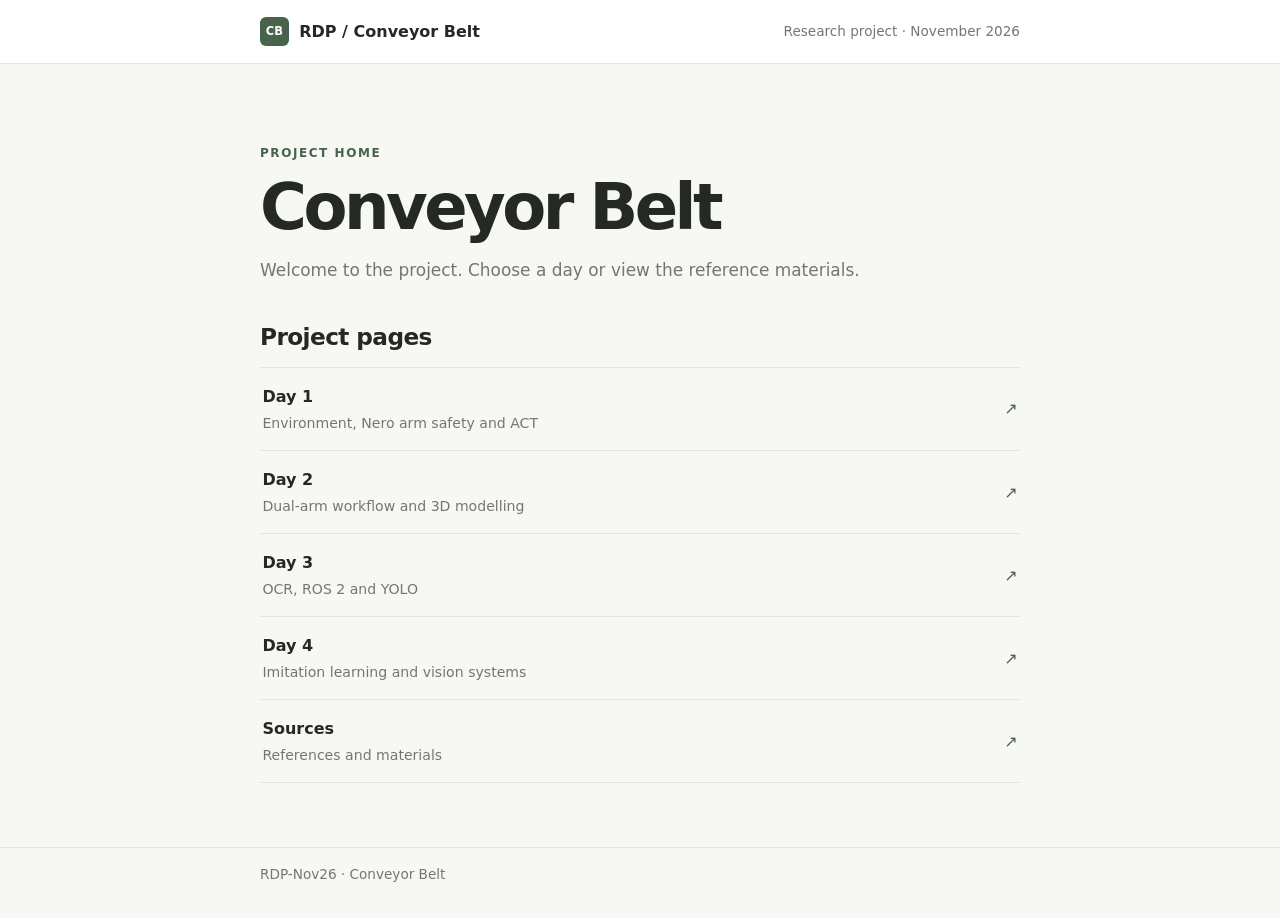
==== commit 83bb2ef0: "Add Day 4 project content and link it from homepage" ====
--- a/index.html
+++ b/index.html
@@ -19,9 +19,10 @@
     <section aria-labelledby="pages-title">
       <h2 id="pages-title">Project pages</h2>
       <nav aria-label="Project pages" class="page-list">
-        <a class="page-row" href="pages/day-1.html"><span><strong>Day 1</strong><small>Daily project log</small></span><span class="arrow" aria-hidden="true">↗</span></a>
-        <a class="page-row" href="pages/day-2.html"><span><strong>Day 2</strong><small>Daily project log</small></span><span class="arrow" aria-hidden="true">↗</span></a>
-        <a class="page-row" href="pages/day-3.html"><span><strong>Day 3</strong><small>Daily project log</small></span><span class="arrow" aria-hidden="true">↗</span></a>
+        <a class="page-row" href="pages/day-1.html"><span><strong>Day 1</strong><small>Environment, Nero arm safety and ACT</small></span><span class="arrow" aria-hidden="true">↗</span></a>
+        <a class="page-row" href="pages/day-2.html"><span><strong>Day 2</strong><small>Dual-arm workflow and 3D modelling</small></span><span class="arrow" aria-hidden="true">↗</span></a>
+        <a class="page-row" href="pages/day-3.html"><span><strong>Day 3</strong><small>OCR, ROS 2 and YOLO</small></span><span class="arrow" aria-hidden="true">↗</span></a>
+        <a class="page-row" href="pages/day-4.html"><span><strong>Day 4</strong><small>Imitation learning and vision systems</small></span><span class="arrow" aria-hidden="true">↗</span></a>
         <a class="page-row" href="pages/sources.html"><span><strong>Sources</strong><small>References and materials</small></span><span class="arrow" aria-hidden="true">↗</span></a>
         <!-- Add a page: create pages/your-page.html and copy a page-row link, changing its URL, title, and description. -->
       </nav>
--- a/assets/site.css
+++ b/assets/site.css
@@ -1,4 +1,4 @@
-/* Shared visual system for the project home and page wrappers. */
+/* Shared visual system for the project home and content pages. */
 :root {
   color-scheme: light;
   --ink: #252923;
@@ -35,25 +35,39 @@
 .page-main { padding: 2rem 0 3rem; }
 .eyebrow { margin: 0 0 .65rem; color: var(--accent); font-size: .75rem; font-weight: 750; letter-spacing: .13em; text-transform: uppercase; }
 h1 { margin: 0; font-size: clamp(2.4rem, 8vw, 4rem); letter-spacing: -.055em; line-height: 1.05; }
-h2 { margin: 2.4rem 0 .5rem; font-size: 1.15rem; }
+h2 { margin: 2.4rem 0 .65rem; font-size: 1.45rem; letter-spacing: -.025em; line-height: 1.25; }
+h3 { margin: 1.8rem 0 .5rem; font-size: 1.14rem; line-height: 1.35; }
+h4 { margin: 1.4rem 0 .45rem; font-size: 1rem; }
 .intro { max-width: 40rem; margin: 1rem 0 0; color: var(--muted); font-size: 1.06rem; }
 .page-list { margin-top: 1rem; border-top: 1px solid var(--line); }
 .page-row { display: flex; align-items: center; justify-content: space-between; gap: 1rem; padding: 1rem .15rem; border-bottom: 1px solid var(--line); text-decoration: none; }
 .page-row:hover { color: var(--accent); }
-.page-row:focus-visible, .back-link:focus-visible, .original-link:focus-visible { outline: 2px solid var(--accent); outline-offset: 3px; }
+.page-row:focus-visible, .back-link:focus-visible, .article-pagination a:focus-visible { outline: 2px solid var(--accent); outline-offset: 3px; }
 .page-row strong, .page-row small { display: block; }
 .page-row small { margin-top: .12rem; color: var(--muted); font-size: .88rem; }
 .arrow { color: var(--accent); }
 .back-link { display: inline-block; margin-bottom: 1.4rem; color: var(--accent); font-size: .92rem; text-decoration: none; }
-.back-link:hover, .original-link:hover { text-decoration: underline; }
+.back-link:hover { text-decoration: underline; }
 .page-heading { padding-bottom: 1.25rem; border-bottom: 1px solid var(--line); }
 .page-heading h1 { font-size: clamp(2rem, 6vw, 3rem); }
 .page-heading .intro { margin-top: .5rem; font-size: .96rem; }
-.content-frame { display: block; width: 100%; min-height: 78vh; margin-top: 1.5rem; border: 1px solid var(--line); border-radius: 10px; background: var(--paper); }
-.original-link { display: inline-block; margin-top: .85rem; color: var(--accent); font-size: .9rem; }
+.article-content { padding-top: .5rem; }
+.article-content p { margin: .75rem 0; }
+.article-content ul, .article-content ol { padding-left: 1.45rem; }
+.article-content li { margin: .42rem 0; padding-left: .1rem; }
+.article-content li::marker { color: var(--accent); }
+.article-content code { padding: .12em .3em; border-radius: 4px; background: var(--soft); font-size: .9em; }
+.article-content pre { overflow-x: auto; margin: 1rem 0; padding: 1rem 1.1rem; border: 1px solid var(--line); border-radius: 8px; background: #f0f1ed; line-height: 1.5; }
+.article-content pre code { padding: 0; background: transparent; font-size: .85rem; }
+.article-content .equation { overflow-x: auto; padding: .8rem 1rem; border-left: 3px solid var(--accent); background: var(--soft); }
+.citation { color: var(--accent); font-size: .78em; text-decoration: none; vertical-align: super; }
+.notice { margin: 1.2rem 0; padding: .9rem 1rem; border-left: 3px solid var(--accent); background: var(--soft); color: #4f584e; }
+.article-pagination { display: flex; justify-content: space-between; gap: 1rem; margin-top: 2.5rem; padding-top: 1rem; border-top: 1px solid var(--line); }
+.article-pagination a { color: var(--accent); text-decoration: none; }
+.article-pagination a:hover { text-decoration: underline; }
 .site-footer { padding: 1rem 0 2rem; border-top: 1px solid var(--line); color: var(--muted); font-size: .85rem; }
 @media (max-width: 560px) {
   .site-header { align-items: flex-start; flex-direction: column; }
   .header-note { padding-left: 2.45rem; }
-  .content-frame { min-height: 70vh; }
+  .article-content pre { margin-inline: -.15rem; }
 }
